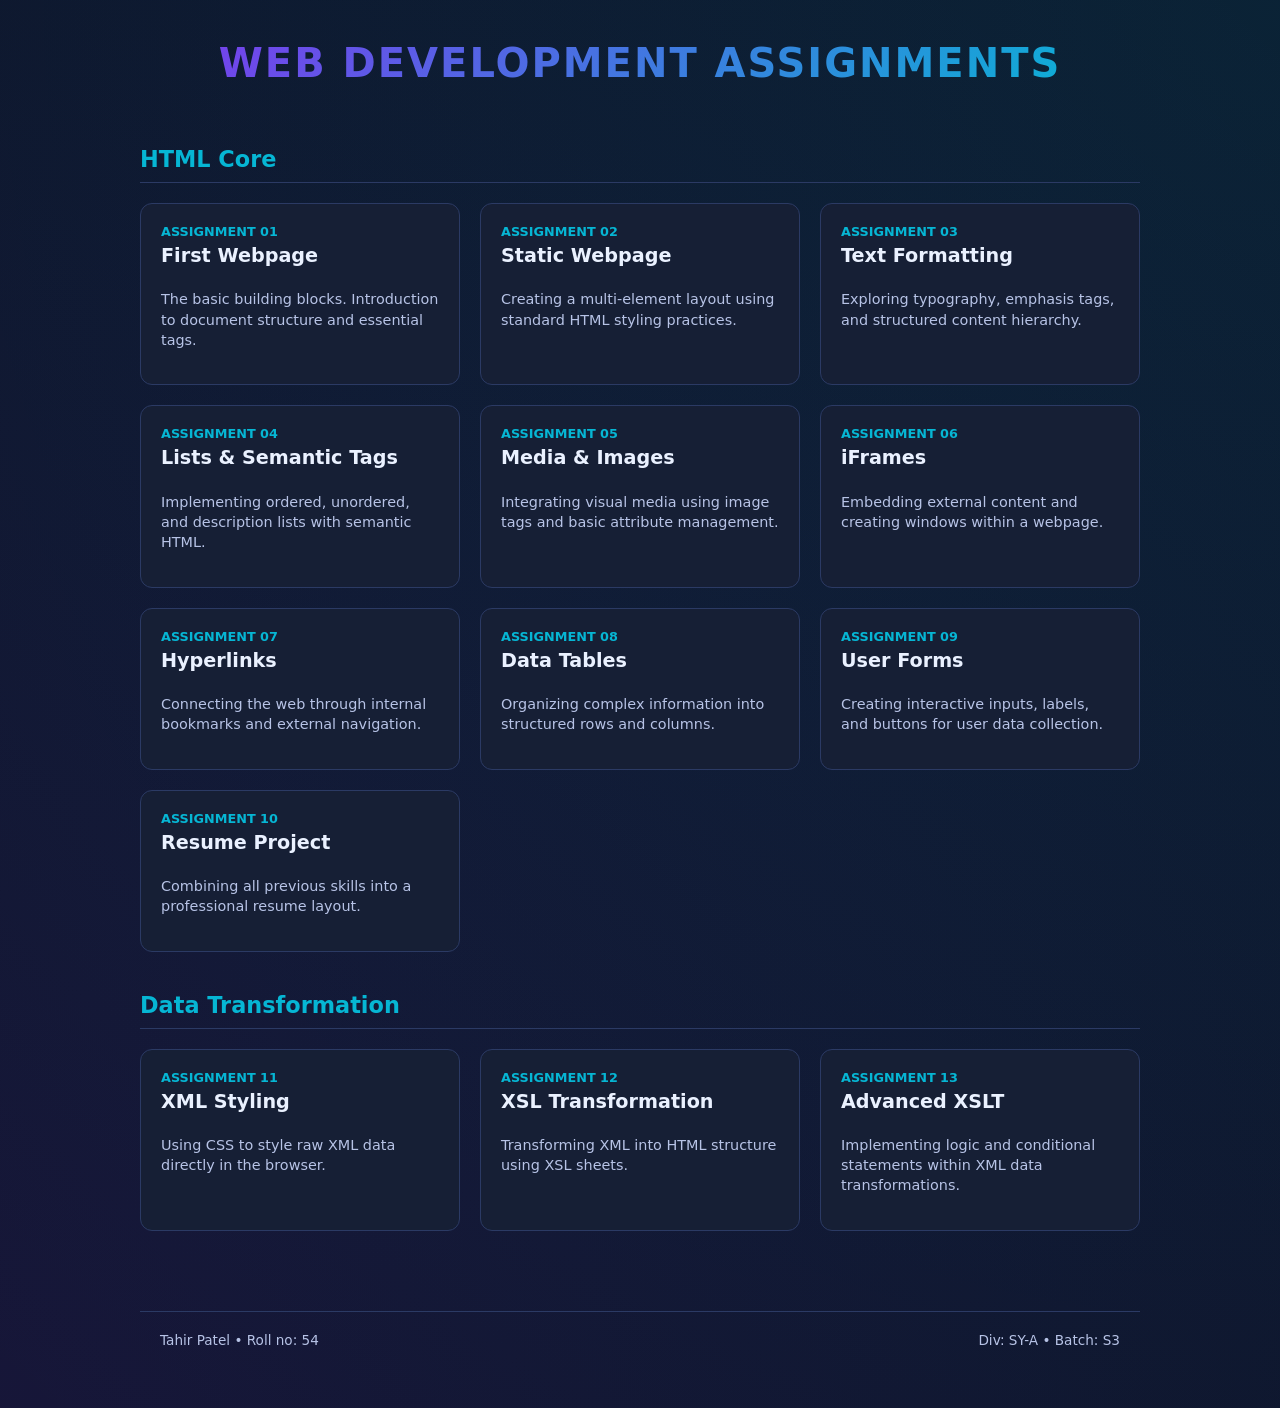
==== index.html @ eb9a9ccd "Create index.html" ====
<!doctype html>
<html lang="en">
<head>
  <meta charset="UTF-8" />
  <meta name="viewport" content="width=device-width, initial-scale=1.0" />
  <title>Web Development Portfolio</title>
  <style>
    :root {
      --bg-dark: #0b1224;
      --bg-card: #161f35;
      --border: #2b3a64;
      --text-main: #eaf1ff;
      --text-muted: #b7c3e6;
      --accent: #06B6D4;
      --accent-grad: linear-gradient(135deg, #7C3AED, #06B6D4);
    }

    body {
      margin: 0;
      padding: 0;
      font-family: 'Inter', system-ui, sans-serif;
      background-color: var(--bg-dark);
      color: var(--text-main);
      background-image: radial-gradient(circle at top right, rgba(6,182,212,0.1), transparent),
                        radial-gradient(circle at bottom left, rgba(124,58,237,0.1), transparent);
    }

    .container {
      max-width: 1000px;
      margin: 0 auto;
      padding: 40px 20px;
    }

    header {
      text-align: center;
      margin-bottom: 60px;
    }

    h1 {
      font-size: 2.5rem;
      letter-spacing: 2px;
      margin: 0;
      background: var(--accent-grad);
      -webkit-background-clip: text;
      -webkit-text-fill-color: transparent;
      text-transform: uppercase;
    }

    h2 {
      font-size: 1.4rem;
      border-bottom: 1px solid var(--border);
      padding-bottom: 10px;
      margin: 40px 0 20px;
      color: var(--accent);
    }

    .grid {
      display: grid;
      grid-template-columns: repeat(auto-fill, minmax(300px, 1fr));
      gap: 20px;
    }

    .card {
      background: var(--bg-card);
      border: 1px solid var(--border);
      border-radius: 12px;
      padding: 20px;
      text-decoration: none;
      color: inherit;
      transition: transform 0.2s ease, border-color 0.2s ease;
      display: flex;
      flex-direction: column;
    }

    .card:hover {
      transform: translateY(-5px);
      border-color: var(--accent);
      background: rgba(22, 31, 53, 0.8);
    }

    .card-num {
      font-size: 0.8rem;
      font-weight: bold;
      color: var(--accent);
      text-transform: uppercase;
      margin-bottom: 5px;
    }

    .card-title {
      font-size: 1.2rem;
      font-weight: 600;
      margin-bottom: 8px;
    }

    .card-desc {
      font-size: 0.9rem;
      color: var(--text-muted);
      line-height: 1.4;
    }

    footer {
      margin-top: 80px;
      padding: 20px;
      border-top: 1px solid var(--border);
      display: flex;
      justify-content: space-between;
      color: var(--text-muted);
      font-size: 0.85rem;
    }

    @media (max-width: 600px) {
      .grid { grid-template-columns: 1fr; }
      footer { flex-direction: column; gap: 10px; text-align: center; }
    }
  </style>
</head>
<body>

  <div class="container">
    <header>
      <h1>WEB DEVELOPMENT ASSIGNMENTS</h1>
    </header>

    <section>
      <h2>HTML Core</h2>
      <div class="grid">
        <a href="assignment1_first_webpage.html" class="card">
          <span class="card-num">Assignment 01</span>
          <div class="card-title">First Webpage</div>
          <p class="card-desc">The basic building blocks. Introduction to document structure and essential tags.</p>
        </a>

        <a href="Assignment2_static_webpage.html" class="card">
          <span class="card-num">Assignment 02</span>
          <div class="card-title">Static Webpage</div>
          <p class="card-desc">Creating a multi-element layout using standard HTML styling practices.</p>
        </a>

        <a href="Assignment3_text_formatting.html" class="card">
          <span class="card-num">Assignment 03</span>
          <div class="card-title">Text Formatting</div>
          <p class="card-desc">Exploring typography, emphasis tags, and structured content hierarchy.</p>
        </a>

        <a href="Assignment4_lists_tags.html" class="card">
          <span class="card-num">Assignment 04</span>
          <div class="card-title">Lists & Semantic Tags</div>
          <p class="card-desc">Implementing ordered, unordered, and description lists with semantic HTML.</p>
        </a>

        <a href="Assignment5_IMGTags.html" class="card">
          <span class="card-num">Assignment 05</span>
          <div class="card-title">Media & Images</div>
          <p class="card-desc">Integrating visual media using image tags and basic attribute management.</p>
        </a>

        <a href="assignment6_iFrames.html" class="card">
          <span class="card-num">Assignment 06</span>
          <div class="card-title">iFrames</div>
          <p class="card-desc">Embedding external content and creating windows within a webpage.</p>
        </a>

        <a href="Assignment7_Hyperlink.html" class="card">
          <span class="card-num">Assignment 07</span>
          <div class="card-title">Hyperlinks</div>
          <p class="card-desc">Connecting the web through internal bookmarks and external navigation.</p>
        </a>

        <a href="Assignment8_Table.html" class="card">
          <span class="card-num">Assignment 08</span>
          <div class="card-title">Data Tables</div>
          <p class="card-desc">Organizing complex information into structured rows and columns.</p>
        </a>

        <a href="Assignment9_Forms.html" class="card">
          <span class="card-num">Assignment 09</span>
          <div class="card-title">User Forms</div>
          <p class="card-desc">Creating interactive inputs, labels, and buttons for user data collection.</p>
        </a>

        <a href="Assignment10_Resume_Webpage.html" class="card">
          <span class="card-num">Assignment 10</span>
          <div class="card-title">Resume Project</div>
          <p class="card-desc">Combining all previous skills into a professional resume layout.</p>
        </a>
      </div>
    </section>

    <section>
      <h2>Data Transformation</h2>
      <div class="grid">
        <a href="XML_CSS/" class="card">
          <span class="card-num">Assignment 11</span>
          <div class="card-title">XML Styling</div>
          <p class="card-desc">Using CSS to style raw XML data directly in the browser.</p>
        </a>

        <a href="XML%20transformation%20using%20XSL/" class="card">
          <span class="card-num">Assignment 12</span>
          <div class="card-title">XSL Transformation</div>
          <p class="card-desc">Transforming XML into HTML structure using XSL sheets.</p>
        </a>

        <a href="XML%20Transformation%20uisng%20XSLT%20and%20conditional%20statement/" class="card">
          <span class="card-num">Assignment 13</span>
          <div class="card-title">Advanced XSLT</div>
          <p class="card-desc">Implementing logic and conditional statements within XML data transformations.</p>
        </a>
      </div>
    </section>

    <footer>
      <span>Tahir Patel • Roll no: 54</span>
      <span>Div: SY-A • Batch: S3</span>
    </footer>
  </div>

</body>
</html>
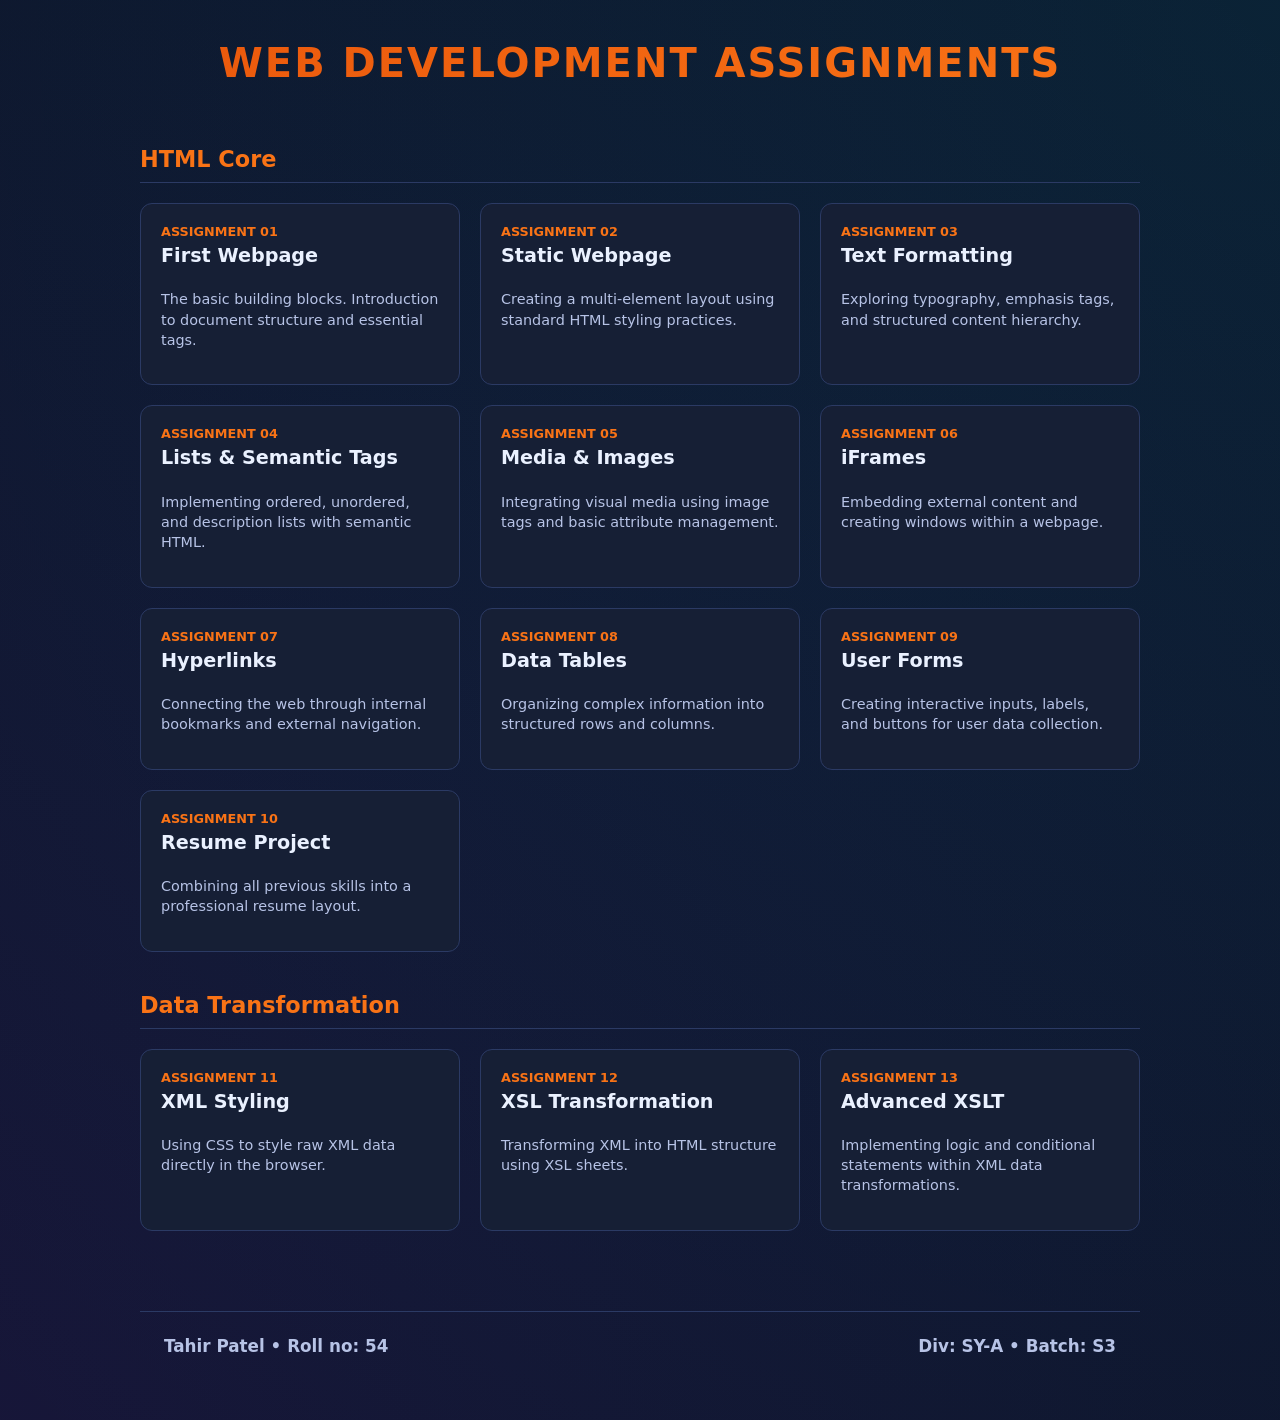
==== commit f64ec6e3: "Update" ====
--- a/index.html
+++ b/index.html
@@ -11,8 +11,9 @@
       --border: #2b3a64;
       --text-main: #eaf1ff;
       --text-muted: #b7c3e6;
-      --accent: #06B6D4;
-      --accent-grad: linear-gradient(135deg, #7C3AED, #06B6D4);
+      --accent: #f97316;
+      --accent-grad: linear-gradient(135deg, #ea580c, #f97316);
+
     }
 
     body {
@@ -100,12 +101,13 @@
 
     footer {
       margin-top: 80px;
-      padding: 20px;
+      padding: 24px;
       border-top: 1px solid var(--border);
       display: flex;
       justify-content: space-between;
       color: var(--text-muted);
-      font-size: 0.85rem;
+      font-size: 1.05rem;
+      font-weight: 600;
     }
 
     @media (max-width: 600px) {
@@ -189,19 +191,19 @@
     <section>
       <h2>Data Transformation</h2>
       <div class="grid">
-        <a href="XML_CSS/" class="card">
+        <a href="experiment 11/index.xml" class="card">
           <span class="card-num">Assignment 11</span>
           <div class="card-title">XML Styling</div>
           <p class="card-desc">Using CSS to style raw XML data directly in the browser.</p>
         </a>
 
-        <a href="XML%20transformation%20using%20XSL/" class="card">
+        <a href="Experimentno12/index.html" class="card">
           <span class="card-num">Assignment 12</span>
           <div class="card-title">XSL Transformation</div>
           <p class="card-desc">Transforming XML into HTML structure using XSL sheets.</p>
         </a>
 
-        <a href="XML%20Transformation%20uisng%20XSLT%20and%20conditional%20statement/" class="card">
+        <a href="Experiment 13/index.html" class="card">
           <span class="card-num">Assignment 13</span>
           <div class="card-title">Advanced XSLT</div>
           <p class="card-desc">Implementing logic and conditional statements within XML data transformations.</p>
@@ -216,4 +218,4 @@
   </div>
 
 </body>
-</html>+</html>
